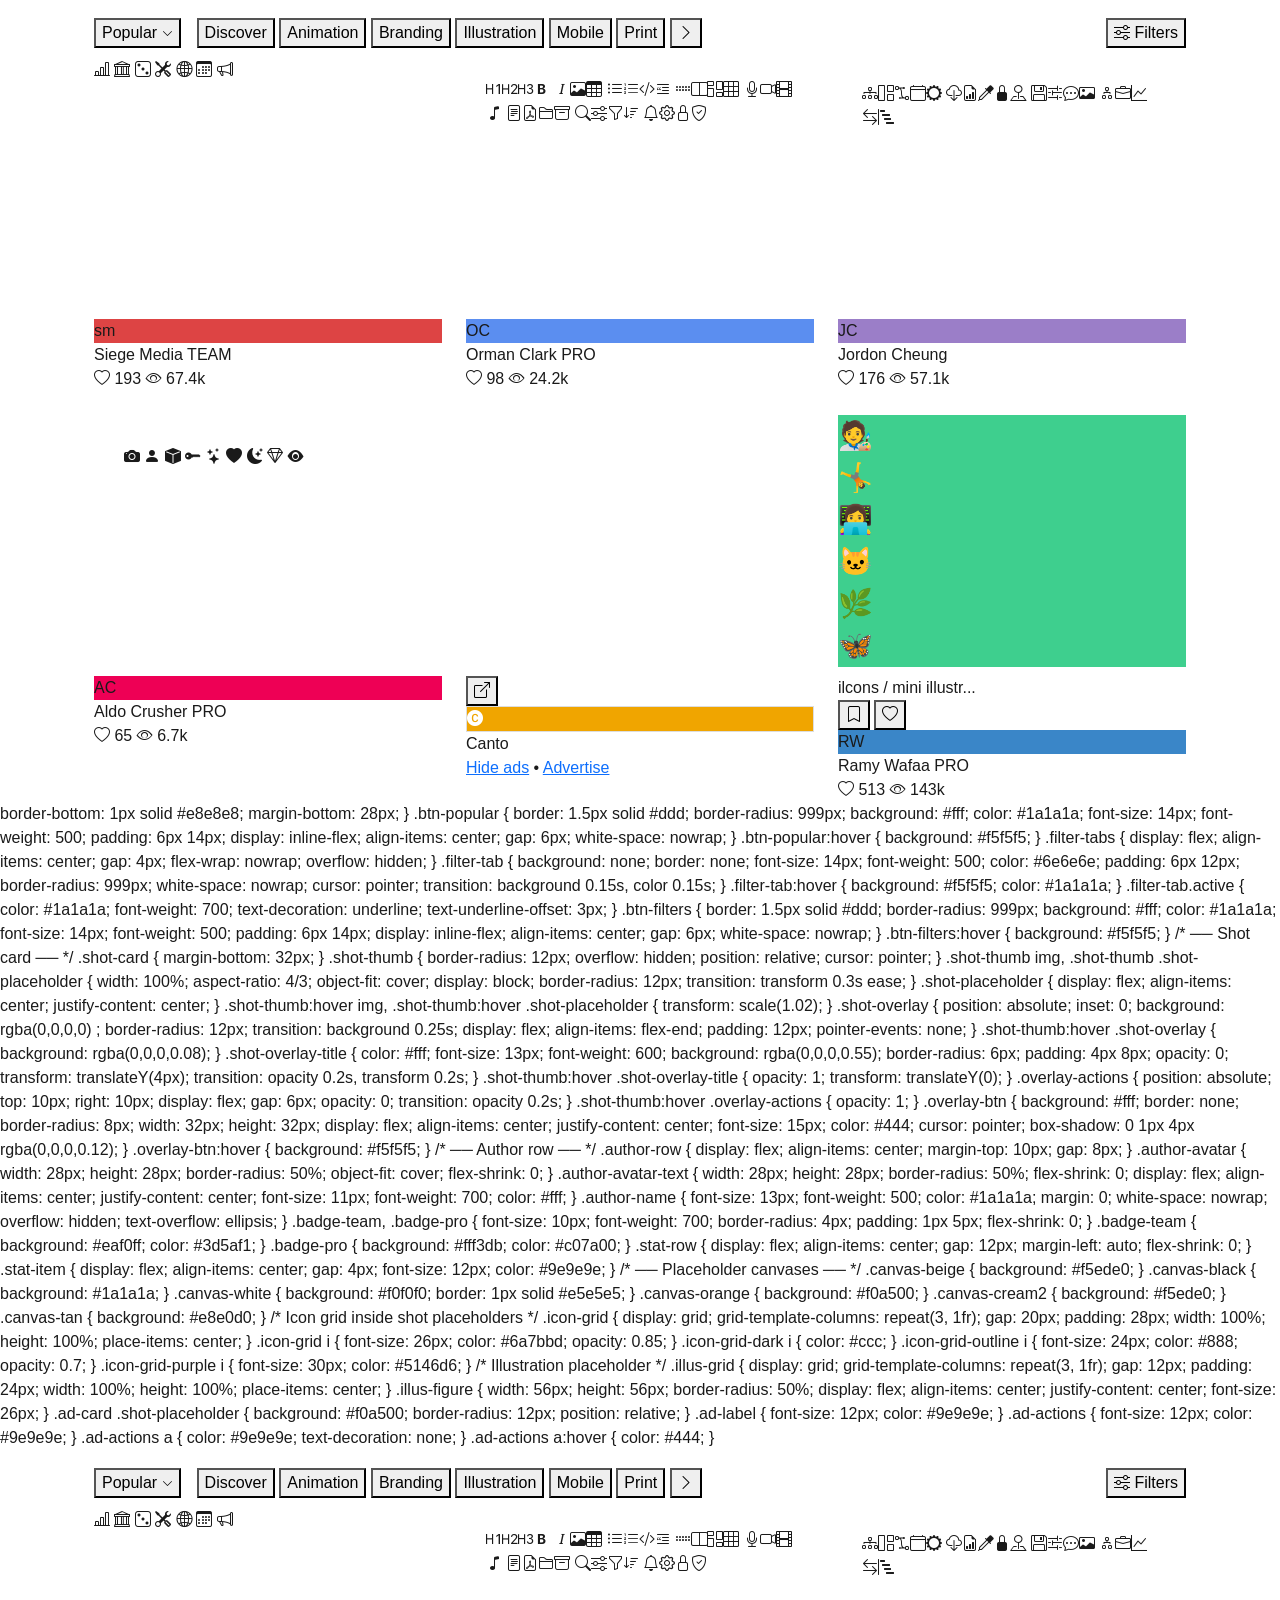
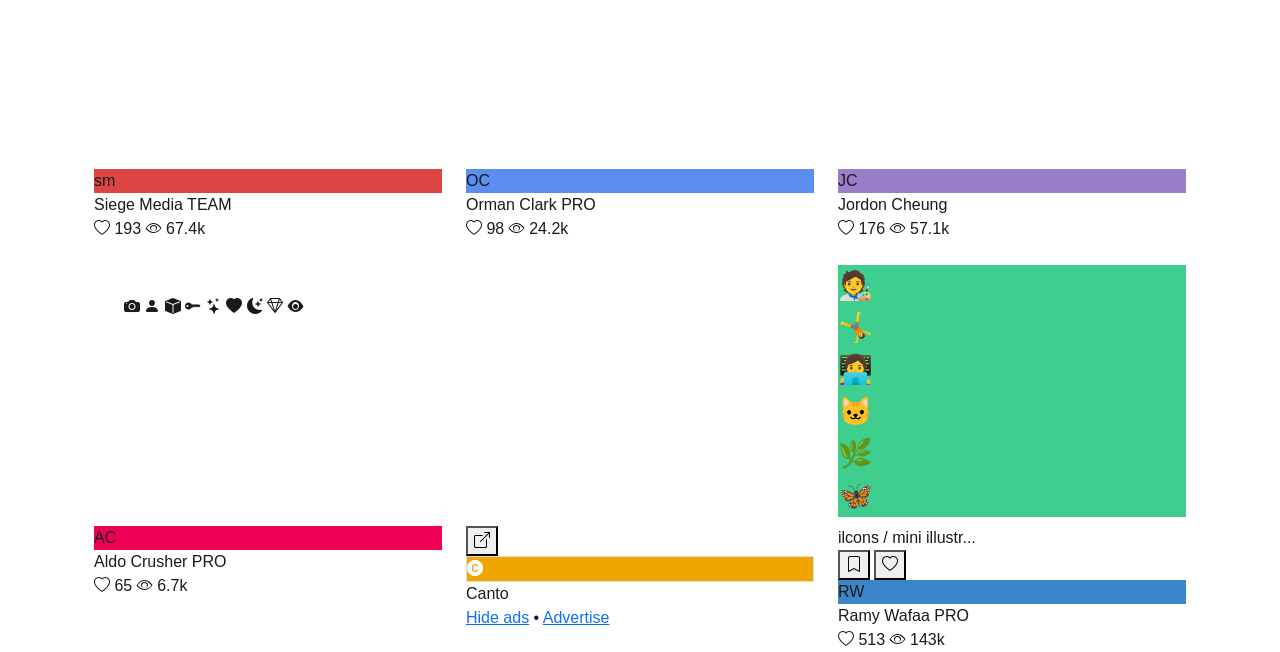
==== dribble.html @ 7378fc40 "replace" ====
<!DOCTYPE html>
<html lang="en">
<head>
  <meta charset="UTF-8">
  <meta name="viewport" content="width=device-width, initial-scale=1">
  <title>Dribbble – Search: landing page</title>
  <link rel="stylesheet" href="https://cdn.jsdelivr.net/npm/bootstrap@5.3.3/dist/css/bootstrap.min.css">
  <link rel="stylesheet" href="https://cdn.jsdelivr.net/npm/bootstrap-icons@1.11.3/font/bootstrap-icons.min.css">
  <style>
    body {
      background: #fff;
      color: #1a1a1a;
      font-family: "Haas Grot Text", "Helvetica Neue", Helvetica, Arial, sans-serif;
    }

    /* ── Filter bar ── */
    .filter-bar {
      padding: 18px 0 10px;<!DOCTYPE html>
<html lang="en">
<head>
  <meta charset="UTF-8">
  <meta name="viewport" content="width=device-width, initial-scale=1">
  <title>Dribbble – Search: landing page</title>
  <link rel="stylesheet" href="https://cdn.jsdelivr.net/npm/bootstrap@5.3.3/dist/css/bootstrap.min.css">
  <link rel="stylesheet" href="https://cdn.jsdelivr.net/npm/bootstrap-icons@1.11.3/font/bootstrap-icons.min.css">
  <style>
    body {
      background: #fff;
      color: #1a1a1a;
      font-family: "Haas Grot Text", "Helvetica Neue", Helvetica, Arial, sans-serif;
    }

    /* ── Filter bar ── */
    .filter-bar {
      padding: 18px 0 10px;
      border-bottom: 1px solid #e8e8e8;
      margin-bottom: 28px;
    }

    .btn-popular {
      border: 1.5px solid #ddd;
      border-radius: 999px;
      background: #fff;
      color: #1a1a1a;
      font-size: 14px;
      font-weight: 500;
      padding: 6px 14px;
      display: inline-flex;
      align-items: center;
      gap: 6px;
      white-space: nowrap;
    }

    .btn-popular:hover { background: #f5f5f5; }

    .filter-tabs {
      display: flex;
      align-items: center;
      gap: 4px;
      flex-wrap: nowrap;
      overflow: hidden;
    }

    .filter-tab {
      background: none;
      border: none;
      font-size: 14px;
      font-weight: 500;
      color: #6e6e6e;
      padding: 6px 12px;
      border-radius: 999px;
      white-space: nowrap;
      cursor: pointer;
      transition: background 0.15s, color 0.15s;
    }

    .filter-tab:hover { background: #f5f5f5; color: #1a1a1a; }

    .filter-tab.active {
      color: #1a1a1a;
      font-weight: 700;
      text-decoration: underline;
      text-underline-offset: 3px;
    }

    .btn-filters {
      border: 1.5px solid #ddd;
      border-radius: 999px;
      background: #fff;
      color: #1a1a1a;
      font-size: 14px;
      font-weight: 500;
      padding: 6px 14px;
      display: inline-flex;
      align-items: center;
      gap: 6px;
      white-space: nowrap;
    }

    .btn-filters:hover { background: #f5f5f5; }

    /* ── Shot card ── */
    .shot-card {
      margin-bottom: 32px;
    }

    .shot-thumb {
      border-radius: 12px;
      overflow: hidden;
      position: relative;
      cursor: pointer;
    }

    .shot-thumb img,
    .shot-thumb .shot-placeholder {
      width: 100%;
      aspect-ratio: 4/3;
      object-fit: cover;
      display: block;
      border-radius: 12px;
      transition: transform 0.3s ease;
    }

    .shot-placeholder {
      display: flex;
      align-items: center;
      justify-content: center;
    }

    .shot-thumb:hover img,
    .shot-thumb:hover .shot-placeholder {
      transform: scale(1.02);
    }

    .shot-overlay {
      position: absolute;
      inset: 0;
      background: rgba(0,0,0,0) ;
      border-radius: 12px;
      transition: background 0.25s;
      display: flex;
      align-items: flex-end;
      padding: 12px;
      pointer-events: none;
    }

    .shot-thumb:hover .shot-overlay {
      background: rgba(0,0,0,0.08);
    }

    .shot-overlay-title {
      color: #fff;
      font-size: 13px;
      font-weight: 600;
      background: rgba(0,0,0,0.55);
      border-radius: 6px;
      padding: 4px 8px;
      opacity: 0;
      transform: translateY(4px);
      transition: opacity 0.2s, transform 0.2s;
    }

    .shot-thumb:hover .shot-overlay-title {
      opacity: 1;
      transform: translateY(0);
    }

    .overlay-actions {
      position: absolute;
      top: 10px;
      right: 10px;
      display: flex;
      gap: 6px;
      opacity: 0;
      transition: opacity 0.2s;
    }

    .shot-thumb:hover .overlay-actions { opacity: 1; }

    .overlay-btn {
      background: #fff;
      border: none;
      border-radius: 8px;
      width: 32px;
      height: 32px;
      display: flex;
      align-items: center;
      justify-content: center;
      font-size: 15px;
      color: #444;
      cursor: pointer;
      box-shadow: 0 1px 4px rgba(0,0,0,0.12);
    }

    .overlay-btn:hover { background: #f5f5f5; }

    /* ── Author row ── */
    .author-row {
      display: flex;
      align-items: center;
      margin-top: 10px;
      gap: 8px;
    }

    .author-avatar {
      width: 28px;
      height: 28px;
      border-radius: 50%;
      object-fit: cover;
      flex-shrink: 0;
    }

    .author-avatar-text {
      width: 28px;
      height: 28px;
      border-radius: 50%;
      flex-shrink: 0;
      display: flex;
      align-items: center;
      justify-content: center;
      font-size: 11px;
      font-weight: 700;
      color: #fff;
    }

    .author-name {
      font-size: 13px;
      font-weight: 500;
      color: #1a1a1a;
      margin: 0;
      white-space: nowrap;
      overflow: hidden;
      text-overflow: ellipsis;
    }

    .badge-team, .badge-pro {
      font-size: 10px;
      font-weight: 700;
      border-radius: 4px;
      padding: 1px 5px;
      flex-shrink: 0;
    }

    .badge-team {
      background: #eaf0ff;
      color: #3d5af1;
    }

    .badge-pro {
      background: #fff3db;
      color: #c07a00;
    }

    .stat-row {
      display: flex;
      align-items: center;
      gap: 12px;
      margin-left: auto;
      flex-shrink: 0;
    }

    .stat-item {
      display: flex;
      align-items: center;
      gap: 4px;
      font-size: 12px;
      color: #9e9e9e;
    }

    /* ── Placeholder canvases ── */
    .canvas-beige   { background: #f5ede0; }
    .canvas-black   { background: #1a1a1a; }
    .canvas-white   { background: #f0f0f0; border: 1px solid #e5e5e5; }
    .canvas-orange  { background: #f0a500; }
    .canvas-cream2  { background: #f5ede0; }
    .canvas-tan     { background: #e8e0d0; }

    /* Icon grid inside shot placeholders */
    .icon-grid {
      display: grid;
      grid-template-columns: repeat(3, 1fr);
      gap: 20px;
      padding: 28px;
      width: 100%;
      height: 100%;
      place-items: center;
    }

    .icon-grid i {
      font-size: 26px;
      color: #6a7bbd;
      opacity: 0.85;
    }

    .icon-grid-dark i { color: #ccc; }

    .icon-grid-outline i {
      font-size: 24px;
      color: #888;
      opacity: 0.7;
    }

    .icon-grid-purple i {
      font-size: 30px;
      color: #5146d6;
    }

    /* Illustration placeholder */
    .illus-grid {
      display: grid;
      grid-template-columns: repeat(3, 1fr);
      gap: 12px;
      padding: 24px;
      width: 100%;
      height: 100%;
      place-items: center;
    }

    .illus-figure {
      width: 56px;
      height: 56px;
      border-radius: 50%;
      display: flex;
      align-items: center;
      justify-content: center;
      font-size: 26px;
    }

    .ad-card .shot-placeholder {
      background: #f0a500;
      border-radius: 12px;
      position: relative;
    }

    .ad-label {
      font-size: 12px;
      color: #9e9e9e;
    }

    .ad-actions {
      font-size: 12px;
      color: #9e9e9e;
    }

    .ad-actions a { color: #9e9e9e; text-decoration: none; }
    .ad-actions a:hover { color: #444; }
  </style>
</head>
<body>

<div class="container-lg px-4">

  <!-- Filter bar -->
  <div class="filter-bar d-flex align-items-center gap-3">

    <button class="btn-popular">
      Popular <i class="bi bi-chevron-down" style="font-size:11px;"></i>
    </button>

    <div class="filter-tabs">
      <button class="filter-tab active">Discover</button>
      <button class="filter-tab">Animation</button>
      <button class="filter-tab">Branding</button>
      <button class="filter-tab">Illustration</button>
      <button class="filter-tab">Mobile</button>
      <button class="filter-tab">Print</button>
      <button class="filter-tab"><i class="bi bi-chevron-right"></i></button>
    </div>

    <button class="btn-filters ms-auto">
      <i class="bi bi-sliders"></i> Filters
    </button>

  </div>

  <!-- Shot grid -->
  <div class="row g-4">

    <!-- Card 1 – Siege Media (beige, business icons) -->
    <div class="col-12 col-md-4">
      <div class="shot-card">
        <div class="shot-thumb canvas-beige">
          <div class="shot-placeholder canvas-beige" style="aspect-ratio:4/3;">
            <div class="icon-grid">
              <i class="bi bi-bar-chart-line"></i>
              <i class="bi bi-bank"></i>
              <i class="bi bi-dice-3"></i>
              <i class="bi bi-bag-dollar"></i>
              <i class="bi bi-tools"></i>
              <i class="bi bi-globe2"></i>
              <i class="bi bi-handshake"></i>
              <i class="bi bi-calendar3"></i>
              <i class="bi bi-megaphone"></i>
            </div>
          </div>
          <div class="shot-overlay"></div>
        </div>
        <div class="author-row">
          <div class="author-avatar-text" style="background:#d44;">sm</div>
          <span class="author-name">Siege Media</span>
          <span class="badge-team">TEAM</span>
          <div class="stat-row">
            <span class="stat-item"><i class="bi bi-heart"></i> 193</span>
            <span class="stat-item"><i class="bi bi-eye"></i> 67.4k</span>
          </div>
        </div>
      </div>
    </div>

    <!-- Card 2 – Orman Clark (dark, dense icon set) -->
    <div class="col-12 col-md-4">
      <div class="shot-card">
        <div class="shot-thumb canvas-black">
          <div class="shot-placeholder canvas-black" style="aspect-ratio:4/3;">
            <div class="icon-grid icon-grid-dark" style="grid-template-columns: repeat(8,1fr); gap:10px; padding:20px;">
              <i class="bi bi-type-h1"></i><i class="bi bi-type-h2"></i><i class="bi bi-type-h3"></i><i class="bi bi-type-bold"></i>
              <i class="bi bi-type-italic"></i><i class="bi bi-link45deg"></i><i class="bi bi-image"></i><i class="bi bi-table"></i>
              <i class="bi bi-list-ul"></i><i class="bi bi-list-ol"></i><i class="bi bi-code-slash"></i><i class="bi bi-blockquote-left"></i>
              <i class="bi bi-grip-horizontal"></i><i class="bi bi-layout-split"></i><i class="bi bi-columns-gap"></i><i class="bi bi-grid-3x3"></i>
              <i class="bi bi-mic"></i><i class="bi bi-camera-video"></i><i class="bi bi-film"></i><i class="bi bi-music-note"></i>
              <i class="bi bi-file-text"></i><i class="bi bi-file-earmark-pdf"></i><i class="bi bi-folder2"></i><i class="bi bi-archive"></i>
              <i class="bi bi-search"></i><i class="bi bi-sliders"></i><i class="bi bi-funnel"></i><i class="bi bi-sort-down"></i>
              <i class="bi bi-bell"></i><i class="bi bi-gear"></i><i class="bi bi-lock"></i><i class="bi bi-shield-check"></i>
            </div>
          </div>
          <div class="shot-overlay"></div>
        </div>
        <div class="author-row">
          <div class="author-avatar-text" style="background:#5b8ef0;">OC</div>
          <span class="author-name">Orman Clark</span>
          <span class="badge-pro">PRO</span>
          <div class="stat-row">
            <span class="stat-item"><i class="bi bi-heart"></i> 98</span>
            <span class="stat-item"><i class="bi bi-eye"></i> 24.2k</span>
          </div>
        </div>
      </div>
    </div>

    <!-- Card 3 – Jordon Cheung (light, outline icons) -->
    <div class="col-12 col-md-4">
      <div class="shot-card">
        <div class="shot-thumb canvas-white">
          <div class="shot-placeholder canvas-white" style="aspect-ratio:4/3;">
            <div class="icon-grid icon-grid-outline" style="grid-template-columns:repeat(5,1fr); gap:14px; padding:24px;">
              <i class="bi bi-diagram-3"></i><i class="bi bi-grid-1x2"></i><i class="bi bi-bezier2"></i><i class="bi bi-calendar4"></i><i class="bi bi-gear-wide"></i>
              <i class="bi bi-cloud-download"></i><i class="bi bi-file-earmark-bar-graph"></i><i class="bi bi-eyedropper"></i><i class="bi bi-lock-fill"></i><i class="bi bi-pin-map"></i>
              <i class="bi bi-floppy"></i><i class="bi bi-sliders2"></i><i class="bi bi-shield-half"></i><i class="bi bi-chat-dots"></i><i class="bi bi-card-image"></i>
              <i class="bi bi-diagram-2"></i><i class="bi bi-briefcase"></i><i class="bi bi-graph-up"></i><i class="bi bi-arrow-left-right"></i><i class="bi bi-bar-chart-steps"></i>
            </div>
          </div>
          <div class="shot-overlay"></div>
        </div>
        <div class="author-row">
          <div class="author-avatar-text" style="background:#9b7ec8;">JC</div>
          <span class="author-name">Jordon Cheung</span>
          <div class="stat-row">
            <span class="stat-item"><i class="bi bi-heart"></i> 176</span>
            <span class="stat-item"><i class="bi bi-eye"></i> 57.1k</span>
          </div>
        </div>
      </div>
    </div>

    <!-- Card 4 – Aldo Crusher (beige, purple 3D icons) -->
    <div class="col-12 col-md-4">
      <div class="shot-card">
        <div class="shot-thumb canvas-beige">
          <div class="shot-placeholder canvas-beige" style="aspect-ratio:4/3;">
            <div class="icon-grid icon-grid-purple" style="grid-template-columns:repeat(3,1fr); gap:18px; padding:30px;">
              <i class="bi bi-camera-fill"></i>
              <i class="bi bi-person-fill"></i>
              <i class="bi bi-box-fill"></i>
              <i class="bi bi-key-fill"></i>
              <i class="bi bi-stars"></i>
              <i class="bi bi-heart-fill"></i>
              <i class="bi bi-moon-stars-fill"></i>
              <i class="bi bi-gem"></i>
              <i class="bi bi-eye-fill"></i>
            </div>
          </div>
          <div class="shot-overlay"></div>
        </div>
        <div class="author-row">
          <div class="author-avatar-text" style="background:#e05;">AC</div>
          <span class="author-name">Aldo Crusher</span>
          <span class="badge-pro">PRO</span>
          <div class="stat-row">
            <span class="stat-item"><i class="bi bi-heart"></i> 65</span>
            <span class="stat-item"><i class="bi bi-eye"></i> 6.7k</span>
          </div>
        </div>
      </div>
    </div>

    <!-- Card 5 – Canto (ad, orange) -->
    <div class="col-12 col-md-4">
      <div class="shot-card ad-card">
        <div class="shot-thumb" style="position:relative;">
          <div class="shot-placeholder canvas-orange" style="aspect-ratio:4/3; border-radius:12px;">
          </div>
          <div class="overlay-actions" style="opacity:1;">
            <button class="overlay-btn"><i class="bi bi-box-arrow-up-right"></i></button>
          </div>
        </div>
        <div class="author-row">
          <div class="author-avatar-text" style="background:#f0a500; border: 1.5px solid #ddd;">
            <i class="bi bi-c-circle-fill" style="color:#fff; font-size:16px;"></i>
          </div>
          <span class="author-name">Canto</span>
          <div class="stat-row">
            <span class="ad-actions">
              <a href="#">Hide ads</a> &bull; <a href="#">Advertise</a>
            </span>
          </div>
        </div>
      </div>
    </div>

    <!-- Card 6 – Ramy Wafaa (tan, green illustrations) -->
    <div class="col-12 col-md-4">
      <div class="shot-card">
        <div class="shot-thumb canvas-tan" style="position:relative;">
          <div class="shot-placeholder canvas-tan" style="aspect-ratio:4/3;">
            <div class="illus-grid">
              <div class="illus-figure" style="background:#3ecf8e; font-size:28px;">🧑‍🎨</div>
              <div class="illus-figure" style="background:#3ecf8e; font-size:28px;">🤸</div>
              <div class="illus-figure" style="background:#3ecf8e; font-size:28px;">👩‍💻</div>
              <div class="illus-figure" style="background:#3ecf8e; font-size:28px;">🐱</div>
              <div class="illus-figure" style="background:#3ecf8e; font-size:28px;">🌿</div>
              <div class="illus-figure" style="background:#3ecf8e; font-size:28px;">🦋</div>
            </div>
          </div>
          <div class="shot-overlay">
            <span class="shot-overlay-title">ilcons / mini illustr...</span>
          </div>
          <div class="overlay-actions">
            <button class="overlay-btn"><i class="bi bi-bookmark"></i></button>
            <button class="overlay-btn"><i class="bi bi-heart"></i></button>
          </div>
        </div>
        <div class="author-row">
          <div class="author-avatar-text" style="background:#3a86c8;">RW</div>
          <span class="author-name">Ramy Wafaa</span>
          <span class="badge-pro">PRO</span>
          <div class="stat-row">
            <span class="stat-item"><i class="bi bi-heart"></i> 513</span>
            <span class="stat-item"><i class="bi bi-eye"></i> 143k</span>
          </div>
        </div>
      </div>
    </div>

  </div><!-- /row -->
</div><!-- /container -->

<script src="https://cdn.jsdelivr.net/npm/bootstrap@5.3.3/dist/js/bootstrap.bundle.min.js"></script>
</body>
</html>
      border-bottom: 1px solid #e8e8e8;
      margin-bottom: 28px;
    }

    .btn-popular {
      border: 1.5px solid #ddd;
      border-radius: 999px;
      background: #fff;
      color: #1a1a1a;
      font-size: 14px;
      font-weight: 500;
      padding: 6px 14px;
      display: inline-flex;
      align-items: center;
      gap: 6px;
      white-space: nowrap;
    }

    .btn-popular:hover { background: #f5f5f5; }

    .filter-tabs {
      display: flex;
      align-items: center;
      gap: 4px;
      flex-wrap: nowrap;
      overflow: hidden;
    }

    .filter-tab {
      background: none;
      border: none;
      font-size: 14px;
      font-weight: 500;
      color: #6e6e6e;
      padding: 6px 12px;
      border-radius: 999px;
      white-space: nowrap;
      cursor: pointer;
      transition: background 0.15s, color 0.15s;
    }

    .filter-tab:hover { background: #f5f5f5; color: #1a1a1a; }

    .filter-tab.active {
      color: #1a1a1a;
      font-weight: 700;
      text-decoration: underline;
      text-underline-offset: 3px;
    }

    .btn-filters {
      border: 1.5px solid #ddd;
      border-radius: 999px;
      background: #fff;
      color: #1a1a1a;
      font-size: 14px;
      font-weight: 500;
      padding: 6px 14px;
      display: inline-flex;
      align-items: center;
      gap: 6px;
      white-space: nowrap;
    }

    .btn-filters:hover { background: #f5f5f5; }

    /* ── Shot card ── */
    .shot-card {
      margin-bottom: 32px;
    }

    .shot-thumb {
      border-radius: 12px;
      overflow: hidden;
      position: relative;
      cursor: pointer;
    }

    .shot-thumb img,
    .shot-thumb .shot-placeholder {
      width: 100%;
      aspect-ratio: 4/3;
      object-fit: cover;
      display: block;
      border-radius: 12px;
      transition: transform 0.3s ease;
    }

    .shot-placeholder {
      display: flex;
      align-items: center;
      justify-content: center;
    }

    .shot-thumb:hover img,
    .shot-thumb:hover .shot-placeholder {
      transform: scale(1.02);
    }

    .shot-overlay {
      position: absolute;
      inset: 0;
      background: rgba(0,0,0,0) ;
      border-radius: 12px;
      transition: background 0.25s;
      display: flex;
      align-items: flex-end;
      padding: 12px;
      pointer-events: none;
    }

    .shot-thumb:hover .shot-overlay {
      background: rgba(0,0,0,0.08);
    }

    .shot-overlay-title {
      color: #fff;
      font-size: 13px;
      font-weight: 600;
      background: rgba(0,0,0,0.55);
      border-radius: 6px;
      padding: 4px 8px;
      opacity: 0;
      transform: translateY(4px);
      transition: opacity 0.2s, transform 0.2s;
    }

    .shot-thumb:hover .shot-overlay-title {
      opacity: 1;
      transform: translateY(0);
    }

    .overlay-actions {
      position: absolute;
      top: 10px;
      right: 10px;
      display: flex;
      gap: 6px;
      opacity: 0;
      transition: opacity 0.2s;
    }

    .shot-thumb:hover .overlay-actions { opacity: 1; }

    .overlay-btn {
      background: #fff;
      border: none;
      border-radius: 8px;
      width: 32px;
      height: 32px;
      display: flex;
      align-items: center;
      justify-content: center;
      font-size: 15px;
      color: #444;
      cursor: pointer;
      box-shadow: 0 1px 4px rgba(0,0,0,0.12);
    }

    .overlay-btn:hover { background: #f5f5f5; }

    /* ── Author row ── */
    .author-row {
      display: flex;
      align-items: center;
      margin-top: 10px;
      gap: 8px;
    }

    .author-avatar {
      width: 28px;
      height: 28px;
      border-radius: 50%;
      object-fit: cover;
      flex-shrink: 0;
    }

    .author-avatar-text {
      width: 28px;
      height: 28px;
      border-radius: 50%;
      flex-shrink: 0;
      display: flex;
      align-items: center;
      justify-content: center;
      font-size: 11px;
      font-weight: 700;
      color: #fff;
    }

    .author-name {
      font-size: 13px;
      font-weight: 500;
      color: #1a1a1a;
      margin: 0;
      white-space: nowrap;
      overflow: hidden;
      text-overflow: ellipsis;
    }

    .badge-team, .badge-pro {
      font-size: 10px;
      font-weight: 700;
      border-radius: 4px;
      padding: 1px 5px;
      flex-shrink: 0;
    }

    .badge-team {
      background: #eaf0ff;
      color: #3d5af1;
    }

    .badge-pro {
      background: #fff3db;
      color: #c07a00;
    }

    .stat-row {
      display: flex;
      align-items: center;
      gap: 12px;
      margin-left: auto;
      flex-shrink: 0;
    }

    .stat-item {
      display: flex;
      align-items: center;
      gap: 4px;
      font-size: 12px;
      color: #9e9e9e;
    }

    /* ── Placeholder canvases ── */
    .canvas-beige   { background: #f5ede0; }
    .canvas-black   { background: #1a1a1a; }
    .canvas-white   { background: #f0f0f0; border: 1px solid #e5e5e5; }
    .canvas-orange  { background: #f0a500; }
    .canvas-cream2  { background: #f5ede0; }
    .canvas-tan     { background: #e8e0d0; }

    /* Icon grid inside shot placeholders */
    .icon-grid {
      display: grid;
      grid-template-columns: repeat(3, 1fr);
      gap: 20px;
      padding: 28px;
      width: 100%;
      height: 100%;
      place-items: center;
    }

    .icon-grid i {
      font-size: 26px;
      color: #6a7bbd;
      opacity: 0.85;
    }

    .icon-grid-dark i { color: #ccc; }

    .icon-grid-outline i {
      font-size: 24px;
      color: #888;
      opacity: 0.7;
    }

    .icon-grid-purple i {
      font-size: 30px;
      color: #5146d6;
    }

    /* Illustration placeholder */
    .illus-grid {
      display: grid;
      grid-template-columns: repeat(3, 1fr);
      gap: 12px;
      padding: 24px;
      width: 100%;
      height: 100%;
      place-items: center;
    }

    .illus-figure {
      width: 56px;
      height: 56px;
      border-radius: 50%;
      display: flex;
      align-items: center;
      justify-content: center;
      font-size: 26px;
    }

    .ad-card .shot-placeholder {
      background: #f0a500;
      border-radius: 12px;
      position: relative;
    }

    .ad-label {
      font-size: 12px;
      color: #9e9e9e;
    }

    .ad-actions {
      font-size: 12px;
      color: #9e9e9e;
    }

    .ad-actions a { color: #9e9e9e; text-decoration: none; }
    .ad-actions a:hover { color: #444; }
  </style>
</head>
<body>

<div class="container-lg px-4">

  <!-- Filter bar -->
  <div class="filter-bar d-flex align-items-center gap-3">

    <button class="btn-popular">
      Popular <i class="bi bi-chevron-down" style="font-size:11px;"></i>
    </button>

    <div class="filter-tabs">
      <button class="filter-tab active">Discover</button>
      <button class="filter-tab">Animation</button>
      <button class="filter-tab">Branding</button>
      <button class="filter-tab">Illustration</button>
      <button class="filter-tab">Mobile</button>
      <button class="filter-tab">Print</button>
      <button class="filter-tab"><i class="bi bi-chevron-right"></i></button>
    </div>

    <button class="btn-filters ms-auto">
      <i class="bi bi-sliders"></i> Filters
    </button>

  </div>

  <!-- Shot grid -->
  <div class="row g-4">

    <!-- Card 1 – Siege Media (beige, business icons) -->
    <div class="col-12 col-md-4">
      <div class="shot-card">
        <div class="shot-thumb canvas-beige">
          <div class="shot-placeholder canvas-beige" style="aspect-ratio:4/3;">
            <div class="icon-grid">
              <i class="bi bi-bar-chart-line"></i>
              <i class="bi bi-bank"></i>
              <i class="bi bi-dice-3"></i>
              <i class="bi bi-bag-dollar"></i>
              <i class="bi bi-tools"></i>
              <i class="bi bi-globe2"></i>
              <i class="bi bi-handshake"></i>
              <i class="bi bi-calendar3"></i>
              <i class="bi bi-megaphone"></i>
            </div>
          </div>
          <div class="shot-overlay"></div>
        </div>
        <div class="author-row">
          <div class="author-avatar-text" style="background:#d44;">sm</div>
          <span class="author-name">Siege Media</span>
          <span class="badge-team">TEAM</span>
          <div class="stat-row">
            <span class="stat-item"><i class="bi bi-heart"></i> 193</span>
            <span class="stat-item"><i class="bi bi-eye"></i> 67.4k</span>
          </div>
        </div>
      </div>
    </div>

    <!-- Card 2 – Orman Clark (dark, dense icon set) -->
    <div class="col-12 col-md-4">
      <div class="shot-card">
        <div class="shot-thumb canvas-black">
          <div class="shot-placeholder canvas-black" style="aspect-ratio:4/3;">
            <div class="icon-grid icon-grid-dark" style="grid-template-columns: repeat(8,1fr); gap:10px; padding:20px;">
              <i class="bi bi-type-h1"></i><i class="bi bi-type-h2"></i><i class="bi bi-type-h3"></i><i class="bi bi-type-bold"></i>
              <i class="bi bi-type-italic"></i><i class="bi bi-link45deg"></i><i class="bi bi-image"></i><i class="bi bi-table"></i>
              <i class="bi bi-list-ul"></i><i class="bi bi-list-ol"></i><i class="bi bi-code-slash"></i><i class="bi bi-blockquote-left"></i>
              <i class="bi bi-grip-horizontal"></i><i class="bi bi-layout-split"></i><i class="bi bi-columns-gap"></i><i class="bi bi-grid-3x3"></i>
              <i class="bi bi-mic"></i><i class="bi bi-camera-video"></i><i class="bi bi-film"></i><i class="bi bi-music-note"></i>
              <i class="bi bi-file-text"></i><i class="bi bi-file-earmark-pdf"></i><i class="bi bi-folder2"></i><i class="bi bi-archive"></i>
              <i class="bi bi-search"></i><i class="bi bi-sliders"></i><i class="bi bi-funnel"></i><i class="bi bi-sort-down"></i>
              <i class="bi bi-bell"></i><i class="bi bi-gear"></i><i class="bi bi-lock"></i><i class="bi bi-shield-check"></i>
            </div>
          </div>
          <div class="shot-overlay"></div>
        </div>
        <div class="author-row">
          <div class="author-avatar-text" style="background:#5b8ef0;">OC</div>
          <span class="author-name">Orman Clark</span>
          <span class="badge-pro">PRO</span>
          <div class="stat-row">
            <span class="stat-item"><i class="bi bi-heart"></i> 98</span>
            <span class="stat-item"><i class="bi bi-eye"></i> 24.2k</span>
          </div>
        </div>
      </div>
    </div>

    <!-- Card 3 – Jordon Cheung (light, outline icons) -->
    <div class="col-12 col-md-4">
      <div class="shot-card">
        <div class="shot-thumb canvas-white">
          <div class="shot-placeholder canvas-white" style="aspect-ratio:4/3;">
            <div class="icon-grid icon-grid-outline" style="grid-template-columns:repeat(5,1fr); gap:14px; padding:24px;">
              <i class="bi bi-diagram-3"></i><i class="bi bi-grid-1x2"></i><i class="bi bi-bezier2"></i><i class="bi bi-calendar4"></i><i class="bi bi-gear-wide"></i>
              <i class="bi bi-cloud-download"></i><i class="bi bi-file-earmark-bar-graph"></i><i class="bi bi-eyedropper"></i><i class="bi bi-lock-fill"></i><i class="bi bi-pin-map"></i>
              <i class="bi bi-floppy"></i><i class="bi bi-sliders2"></i><i class="bi bi-shield-half"></i><i class="bi bi-chat-dots"></i><i class="bi bi-card-image"></i>
              <i class="bi bi-diagram-2"></i><i class="bi bi-briefcase"></i><i class="bi bi-graph-up"></i><i class="bi bi-arrow-left-right"></i><i class="bi bi-bar-chart-steps"></i>
            </div>
          </div>
          <div class="shot-overlay"></div>
        </div>
        <div class="author-row">
          <div class="author-avatar-text" style="background:#9b7ec8;">JC</div>
          <span class="author-name">Jordon Cheung</span>
          <div class="stat-row">
            <span class="stat-item"><i class="bi bi-heart"></i> 176</span>
            <span class="stat-item"><i class="bi bi-eye"></i> 57.1k</span>
          </div>
        </div>
      </div>
    </div>

    <!-- Card 4 – Aldo Crusher (beige, purple 3D icons) -->
    <div class="col-12 col-md-4">
      <div class="shot-card">
        <div class="shot-thumb canvas-beige">
          <div class="shot-placeholder canvas-beige" style="aspect-ratio:4/3;">
            <div class="icon-grid icon-grid-purple" style="grid-template-columns:repeat(3,1fr); gap:18px; padding:30px;">
              <i class="bi bi-camera-fill"></i>
              <i class="bi bi-person-fill"></i>
              <i class="bi bi-box-fill"></i>
              <i class="bi bi-key-fill"></i>
              <i class="bi bi-stars"></i>
              <i class="bi bi-heart-fill"></i>
              <i class="bi bi-moon-stars-fill"></i>
              <i class="bi bi-gem"></i>
              <i class="bi bi-eye-fill"></i>
            </div>
          </div>
          <div class="shot-overlay"></div>
        </div>
        <div class="author-row">
          <div class="author-avatar-text" style="background:#e05;">AC</div>
          <span class="author-name">Aldo Crusher</span>
          <span class="badge-pro">PRO</span>
          <div class="stat-row">
            <span class="stat-item"><i class="bi bi-heart"></i> 65</span>
            <span class="stat-item"><i class="bi bi-eye"></i> 6.7k</span>
          </div>
        </div>
      </div>
    </div>

    <!-- Card 5 – Canto (ad, orange) -->
    <div class="col-12 col-md-4">
      <div class="shot-card ad-card">
        <div class="shot-thumb" style="position:relative;">
          <div class="shot-placeholder canvas-orange" style="aspect-ratio:4/3; border-radius:12px;">
          </div>
          <div class="overlay-actions" style="opacity:1;">
            <button class="overlay-btn"><i class="bi bi-box-arrow-up-right"></i></button>
          </div>
        </div>
        <div class="author-row">
          <div class="author-avatar-text" style="background:#f0a500; border: 1.5px solid #ddd;">
            <i class="bi bi-c-circle-fill" style="color:#fff; font-size:16px;"></i>
          </div>
          <span class="author-name">Canto</span>
          <div class="stat-row">
            <span class="ad-actions">
              <a href="#">Hide ads</a> &bull; <a href="#">Advertise</a>
            </span>
          </div>
        </div>
      </div>
    </div>

    <!-- Card 6 – Ramy Wafaa (tan, green illustrations) -->
    <div class="col-12 col-md-4">
      <div class="shot-card">
        <div class="shot-thumb canvas-tan" style="position:relative;">
          <div class="shot-placeholder canvas-tan" style="aspect-ratio:4/3;">
            <div class="illus-grid">
              <div class="illus-figure" style="background:#3ecf8e; font-size:28px;">🧑‍🎨</div>
              <div class="illus-figure" style="background:#3ecf8e; font-size:28px;">🤸</div>
              <div class="illus-figure" style="background:#3ecf8e; font-size:28px;">👩‍💻</div>
              <div class="illus-figure" style="background:#3ecf8e; font-size:28px;">🐱</div>
              <div class="illus-figure" style="background:#3ecf8e; font-size:28px;">🌿</div>
              <div class="illus-figure" style="background:#3ecf8e; font-size:28px;">🦋</div>
            </div>
          </div>
          <div class="shot-overlay">
            <span class="shot-overlay-title">ilcons / mini illustr...</span>
          </div>
          <div class="overlay-actions">
            <button class="overlay-btn"><i class="bi bi-bookmark"></i></button>
            <button class="overlay-btn"><i class="bi bi-heart"></i></button>
          </div>
        </div>
        <div class="author-row">
          <div class="author-avatar-text" style="background:#3a86c8;">RW</div>
          <span class="author-name">Ramy Wafaa</span>
          <span class="badge-pro">PRO</span>
          <div class="stat-row">
            <span class="stat-item"><i class="bi bi-heart"></i> 513</span>
            <span class="stat-item"><i class="bi bi-eye"></i> 143k</span>
          </div>
        </div>
      </div>
    </div>

  </div><!-- /row -->
</div><!-- /container -->

<script src="https://cdn.jsdelivr.net/npm/bootstrap@5.3.3/dist/js/bootstrap.bundle.min.js"></script>
</body>
</html>
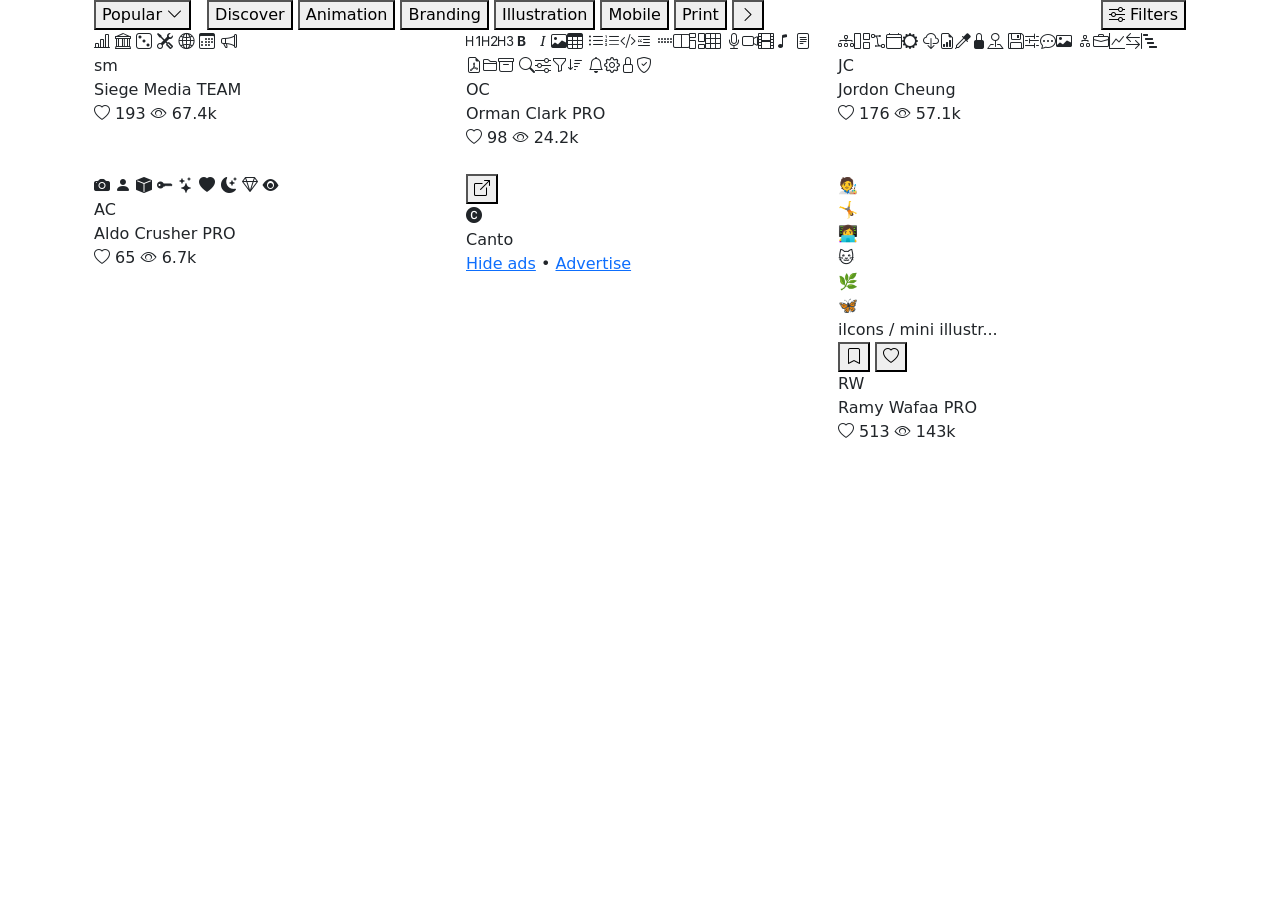
==== commit 74b8bad8: "update" ====
--- a/dribble.html
+++ b/dribble.html
@@ -6,345 +6,7 @@
   <title>Dribbble – Search: landing page</title>
   <link rel="stylesheet" href="https://cdn.jsdelivr.net/npm/bootstrap@5.3.3/dist/css/bootstrap.min.css">
   <link rel="stylesheet" href="https://cdn.jsdelivr.net/npm/bootstrap-icons@1.11.3/font/bootstrap-icons.min.css">
-  <style>
-    body {
-      background: #fff;
-      color: #1a1a1a;
-      font-family: "Haas Grot Text", "Helvetica Neue", Helvetica, Arial, sans-serif;
-    }
-
-    /* ── Filter bar ── */
-    .filter-bar {
-      padding: 18px 0 10px;<!DOCTYPE html>
-<html lang="en">
-<head>
-  <meta charset="UTF-8">
-  <meta name="viewport" content="width=device-width, initial-scale=1">
-  <title>Dribbble – Search: landing page</title>
-  <link rel="stylesheet" href="https://cdn.jsdelivr.net/npm/bootstrap@5.3.3/dist/css/bootstrap.min.css">
-  <link rel="stylesheet" href="https://cdn.jsdelivr.net/npm/bootstrap-icons@1.11.3/font/bootstrap-icons.min.css">
-  <style>
-    body {
-      background: #fff;
-      color: #1a1a1a;
-      font-family: "Haas Grot Text", "Helvetica Neue", Helvetica, Arial, sans-serif;
-    }
-
-    /* ── Filter bar ── */
-    .filter-bar {
-      padding: 18px 0 10px;
-      border-bottom: 1px solid #e8e8e8;
-      margin-bottom: 28px;
-    }
-
-    .btn-popular {
-      border: 1.5px solid #ddd;
-      border-radius: 999px;
-      background: #fff;
-      color: #1a1a1a;
-      font-size: 14px;
-      font-weight: 500;
-      padding: 6px 14px;
-      display: inline-flex;
-      align-items: center;
-      gap: 6px;
-      white-space: nowrap;
-    }
-
-    .btn-popular:hover { background: #f5f5f5; }
-
-    .filter-tabs {
-      display: flex;
-      align-items: center;
-      gap: 4px;
-      flex-wrap: nowrap;
-      overflow: hidden;
-    }
-
-    .filter-tab {
-      background: none;
-      border: none;
-      font-size: 14px;
-      font-weight: 500;
-      color: #6e6e6e;
-      padding: 6px 12px;
-      border-radius: 999px;
-      white-space: nowrap;
-      cursor: pointer;
-      transition: background 0.15s, color 0.15s;
-    }
-
-    .filter-tab:hover { background: #f5f5f5; color: #1a1a1a; }
-
-    .filter-tab.active {
-      color: #1a1a1a;
-      font-weight: 700;
-      text-decoration: underline;
-      text-underline-offset: 3px;
-    }
-
-    .btn-filters {
-      border: 1.5px solid #ddd;
-      border-radius: 999px;
-      background: #fff;
-      color: #1a1a1a;
-      font-size: 14px;
-      font-weight: 500;
-      padding: 6px 14px;
-      display: inline-flex;
-      align-items: center;
-      gap: 6px;
-      white-space: nowrap;
-    }
-
-    .btn-filters:hover { background: #f5f5f5; }
-
-    /* ── Shot card ── */
-    .shot-card {
-      margin-bottom: 32px;
-    }
-
-    .shot-thumb {
-      border-radius: 12px;
-      overflow: hidden;
-      position: relative;
-      cursor: pointer;
-    }
-
-    .shot-thumb img,
-    .shot-thumb .shot-placeholder {
-      width: 100%;
-      aspect-ratio: 4/3;
-      object-fit: cover;
-      display: block;
-      border-radius: 12px;
-      transition: transform 0.3s ease;
-    }
-
-    .shot-placeholder {
-      display: flex;
-      align-items: center;
-      justify-content: center;
-    }
-
-    .shot-thumb:hover img,
-    .shot-thumb:hover .shot-placeholder {
-      transform: scale(1.02);
-    }
-
-    .shot-overlay {
-      position: absolute;
-      inset: 0;
-      background: rgba(0,0,0,0) ;
-      border-radius: 12px;
-      transition: background 0.25s;
-      display: flex;
-      align-items: flex-end;
-      padding: 12px;
-      pointer-events: none;
-    }
-
-    .shot-thumb:hover .shot-overlay {
-      background: rgba(0,0,0,0.08);
-    }
-
-    .shot-overlay-title {
-      color: #fff;
-      font-size: 13px;
-      font-weight: 600;
-      background: rgba(0,0,0,0.55);
-      border-radius: 6px;
-      padding: 4px 8px;
-      opacity: 0;
-      transform: translateY(4px);
-      transition: opacity 0.2s, transform 0.2s;
-    }
-
-    .shot-thumb:hover .shot-overlay-title {
-      opacity: 1;
-      transform: translateY(0);
-    }
-
-    .overlay-actions {
-      position: absolute;
-      top: 10px;
-      right: 10px;
-      display: flex;
-      gap: 6px;
-      opacity: 0;
-      transition: opacity 0.2s;
-    }
-
-    .shot-thumb:hover .overlay-actions { opacity: 1; }
-
-    .overlay-btn {
-      background: #fff;
-      border: none;
-      border-radius: 8px;
-      width: 32px;
-      height: 32px;
-      display: flex;
-      align-items: center;
-      justify-content: center;
-      font-size: 15px;
-      color: #444;
-      cursor: pointer;
-      box-shadow: 0 1px 4px rgba(0,0,0,0.12);
-    }
-
-    .overlay-btn:hover { background: #f5f5f5; }
-
-    /* ── Author row ── */
-    .author-row {
-      display: flex;
-      align-items: center;
-      margin-top: 10px;
-      gap: 8px;
-    }
-
-    .author-avatar {
-      width: 28px;
-      height: 28px;
-      border-radius: 50%;
-      object-fit: cover;
-      flex-shrink: 0;
-    }
-
-    .author-avatar-text {
-      width: 28px;
-      height: 28px;
-      border-radius: 50%;
-      flex-shrink: 0;
-      display: flex;
-      align-items: center;
-      justify-content: center;
-      font-size: 11px;
-      font-weight: 700;
-      color: #fff;
-    }
-
-    .author-name {
-      font-size: 13px;
-      font-weight: 500;
-      color: #1a1a1a;
-      margin: 0;
-      white-space: nowrap;
-      overflow: hidden;
-      text-overflow: ellipsis;
-    }
-
-    .badge-team, .badge-pro {
-      font-size: 10px;
-      font-weight: 700;
-      border-radius: 4px;
-      padding: 1px 5px;
-      flex-shrink: 0;
-    }
-
-    .badge-team {
-      background: #eaf0ff;
-      color: #3d5af1;
-    }
-
-    .badge-pro {
-      background: #fff3db;
-      color: #c07a00;
-    }
-
-    .stat-row {
-      display: flex;
-      align-items: center;
-      gap: 12px;
-      margin-left: auto;
-      flex-shrink: 0;
-    }
-
-    .stat-item {
-      display: flex;
-      align-items: center;
-      gap: 4px;
-      font-size: 12px;
-      color: #9e9e9e;
-    }
-
-    /* ── Placeholder canvases ── */
-    .canvas-beige   { background: #f5ede0; }
-    .canvas-black   { background: #1a1a1a; }
-    .canvas-white   { background: #f0f0f0; border: 1px solid #e5e5e5; }
-    .canvas-orange  { background: #f0a500; }
-    .canvas-cream2  { background: #f5ede0; }
-    .canvas-tan     { background: #e8e0d0; }
-
-    /* Icon grid inside shot placeholders */
-    .icon-grid {
-      display: grid;
-      grid-template-columns: repeat(3, 1fr);
-      gap: 20px;
-      padding: 28px;
-      width: 100%;
-      height: 100%;
-      place-items: center;
-    }
-
-    .icon-grid i {
-      font-size: 26px;
-      color: #6a7bbd;
-      opacity: 0.85;
-    }
-
-    .icon-grid-dark i { color: #ccc; }
-
-    .icon-grid-outline i {
-      font-size: 24px;
-      color: #888;
-      opacity: 0.7;
-    }
-
-    .icon-grid-purple i {
-      font-size: 30px;
-      color: #5146d6;
-    }
-
-    /* Illustration placeholder */
-    .illus-grid {
-      display: grid;
-      grid-template-columns: repeat(3, 1fr);
-      gap: 12px;
-      padding: 24px;
-      width: 100%;
-      height: 100%;
-      place-items: center;
-    }
-
-    .illus-figure {
-      width: 56px;
-      height: 56px;
-      border-radius: 50%;
-      display: flex;
-      align-items: center;
-      justify-content: center;
-      font-size: 26px;
-    }
-
-    .ad-card .shot-placeholder {
-      background: #f0a500;
-      border-radius: 12px;
-      position: relative;
-    }
-
-    .ad-label {
-      font-size: 12px;
-      color: #9e9e9e;
-    }
-
-    .ad-actions {
-      font-size: 12px;
-      color: #9e9e9e;
-    }
-
-    .ad-actions a { color: #9e9e9e; text-decoration: none; }
-    .ad-actions a:hover { color: #444; }
-  </style>
+  <link rel="stylesheet" href="screen.css">
 </head>
 <body>
 
@@ -354,7 +16,7 @@
   <div class="filter-bar d-flex align-items-center gap-3">
 
     <button class="btn-popular">
-      Popular <i class="bi bi-chevron-down" style="font-size:11px;"></i>
+      Popular <i class="bi bi-chevron-down"></i>
     </button>
 
     <div class="filter-tabs">
@@ -380,7 +42,7 @@
     <div class="col-12 col-md-4">
       <div class="shot-card">
         <div class="shot-thumb canvas-beige">
-          <div class="shot-placeholder canvas-beige" style="aspect-ratio:4/3;">
+          <div class="shot-placeholder canvas-beige">
             <div class="icon-grid">
               <i class="bi bi-bar-chart-line"></i>
               <i class="bi bi-bank"></i>
@@ -396,7 +58,7 @@
           <div class="shot-overlay"></div>
         </div>
         <div class="author-row">
-          <div class="author-avatar-text" style="background:#d44;">sm</div>
+          <div class="author-avatar-text avatar-siege">sm</div>
           <span class="author-name">Siege Media</span>
           <span class="badge-team">TEAM</span>
           <div class="stat-row">
@@ -411,22 +73,20 @@
     <div class="col-12 col-md-4">
       <div class="shot-card">
         <div class="shot-thumb canvas-black">
-          <div class="shot-placeholder canvas-black" style="aspect-ratio:4/3;">
-            <div class="icon-grid icon-grid-dark" style="grid-template-columns: repeat(8,1fr); gap:10px; padding:20px;">
-              <i class="bi bi-type-h1"></i><i class="bi bi-type-h2"></i><i class="bi bi-type-h3"></i><i class="bi bi-type-bold"></i>
-              <i class="bi bi-type-italic"></i><i class="bi bi-link45deg"></i><i class="bi bi-image"></i><i class="bi bi-table"></i>
-              <i class="bi bi-list-ul"></i><i class="bi bi-list-ol"></i><i class="bi bi-code-slash"></i><i class="bi bi-blockquote-left"></i>
-              <i class="bi bi-grip-horizontal"></i><i class="bi bi-layout-split"></i><i class="bi bi-columns-gap"></i><i class="bi bi-grid-3x3"></i>
-              <i class="bi bi-mic"></i><i class="bi bi-camera-video"></i><i class="bi bi-film"></i><i class="bi bi-music-note"></i>
-              <i class="bi bi-file-text"></i><i class="bi bi-file-earmark-pdf"></i><i class="bi bi-folder2"></i><i class="bi bi-archive"></i>
-              <i class="bi bi-search"></i><i class="bi bi-sliders"></i><i class="bi bi-funnel"></i><i class="bi bi-sort-down"></i>
-              <i class="bi bi-bell"></i><i class="bi bi-gear"></i><i class="bi bi-lock"></i><i class="bi bi-shield-check"></i>
-            </div>
-          </div>
-          <div class="shot-overlay"></div>
-        </div>
-        <div class="author-row">
-          <div class="author-avatar-text" style="background:#5b8ef0;">OC</div>
+          <div class="shot-placeholder canvas-black icon-grid icon-grid-dark icon-grid-8col">
+            <i class="bi bi-type-h1"></i><i class="bi bi-type-h2"></i><i class="bi bi-type-h3"></i><i class="bi bi-type-bold"></i>
+            <i class="bi bi-type-italic"></i><i class="bi bi-link45deg"></i><i class="bi bi-image"></i><i class="bi bi-table"></i>
+            <i class="bi bi-list-ul"></i><i class="bi bi-list-ol"></i><i class="bi bi-code-slash"></i><i class="bi bi-blockquote-left"></i>
+            <i class="bi bi-grip-horizontal"></i><i class="bi bi-layout-split"></i><i class="bi bi-columns-gap"></i><i class="bi bi-grid-3x3"></i>
+            <i class="bi bi-mic"></i><i class="bi bi-camera-video"></i><i class="bi bi-film"></i><i class="bi bi-music-note"></i>
+            <i class="bi bi-file-text"></i><i class="bi bi-file-earmark-pdf"></i><i class="bi bi-folder2"></i><i class="bi bi-archive"></i>
+            <i class="bi bi-search"></i><i class="bi bi-sliders"></i><i class="bi bi-funnel"></i><i class="bi bi-sort-down"></i>
+            <i class="bi bi-bell"></i><i class="bi bi-gear"></i><i class="bi bi-lock"></i><i class="bi bi-shield-check"></i>
+          </div>
+          <div class="shot-overlay"></div>
+        </div>
+        <div class="author-row">
+          <div class="author-avatar-text avatar-orman">OC</div>
           <span class="author-name">Orman Clark</span>
           <span class="badge-pro">PRO</span>
           <div class="stat-row">
@@ -441,18 +101,16 @@
     <div class="col-12 col-md-4">
       <div class="shot-card">
         <div class="shot-thumb canvas-white">
-          <div class="shot-placeholder canvas-white" style="aspect-ratio:4/3;">
-            <div class="icon-grid icon-grid-outline" style="grid-template-columns:repeat(5,1fr); gap:14px; padding:24px;">
-              <i class="bi bi-diagram-3"></i><i class="bi bi-grid-1x2"></i><i class="bi bi-bezier2"></i><i class="bi bi-calendar4"></i><i class="bi bi-gear-wide"></i>
-              <i class="bi bi-cloud-download"></i><i class="bi bi-file-earmark-bar-graph"></i><i class="bi bi-eyedropper"></i><i class="bi bi-lock-fill"></i><i class="bi bi-pin-map"></i>
-              <i class="bi bi-floppy"></i><i class="bi bi-sliders2"></i><i class="bi bi-shield-half"></i><i class="bi bi-chat-dots"></i><i class="bi bi-card-image"></i>
-              <i class="bi bi-diagram-2"></i><i class="bi bi-briefcase"></i><i class="bi bi-graph-up"></i><i class="bi bi-arrow-left-right"></i><i class="bi bi-bar-chart-steps"></i>
-            </div>
-          </div>
-          <div class="shot-overlay"></div>
-        </div>
-        <div class="author-row">
-          <div class="author-avatar-text" style="background:#9b7ec8;">JC</div>
+          <div class="shot-placeholder canvas-white icon-grid icon-grid-outline icon-grid-5col">
+            <i class="bi bi-diagram-3"></i><i class="bi bi-grid-1x2"></i><i class="bi bi-bezier2"></i><i class="bi bi-calendar4"></i><i class="bi bi-gear-wide"></i>
+            <i class="bi bi-cloud-download"></i><i class="bi bi-file-earmark-bar-graph"></i><i class="bi bi-eyedropper"></i><i class="bi bi-lock-fill"></i><i class="bi bi-pin-map"></i>
+            <i class="bi bi-floppy"></i><i class="bi bi-sliders2"></i><i class="bi bi-shield-half"></i><i class="bi bi-chat-dots"></i><i class="bi bi-card-image"></i>
+            <i class="bi bi-diagram-2"></i><i class="bi bi-briefcase"></i><i class="bi bi-graph-up"></i><i class="bi bi-arrow-left-right"></i><i class="bi bi-bar-chart-steps"></i>
+          </div>
+          <div class="shot-overlay"></div>
+        </div>
+        <div class="author-row">
+          <div class="author-avatar-text avatar-jordon">JC</div>
           <span class="author-name">Jordon Cheung</span>
           <div class="stat-row">
             <span class="stat-item"><i class="bi bi-heart"></i> 176</span>
@@ -462,27 +120,25 @@
       </div>
     </div>
 
-    <!-- Card 4 – Aldo Crusher (beige, purple 3D icons) -->
+    <!-- Card 4 – Aldo Crusher (beige, purple filled icons) -->
     <div class="col-12 col-md-4">
       <div class="shot-card">
         <div class="shot-thumb canvas-beige">
-          <div class="shot-placeholder canvas-beige" style="aspect-ratio:4/3;">
-            <div class="icon-grid icon-grid-purple" style="grid-template-columns:repeat(3,1fr); gap:18px; padding:30px;">
-              <i class="bi bi-camera-fill"></i>
-              <i class="bi bi-person-fill"></i>
-              <i class="bi bi-box-fill"></i>
-              <i class="bi bi-key-fill"></i>
-              <i class="bi bi-stars"></i>
-              <i class="bi bi-heart-fill"></i>
-              <i class="bi bi-moon-stars-fill"></i>
-              <i class="bi bi-gem"></i>
-              <i class="bi bi-eye-fill"></i>
-            </div>
-          </div>
-          <div class="shot-overlay"></div>
-        </div>
-        <div class="author-row">
-          <div class="author-avatar-text" style="background:#e05;">AC</div>
+          <div class="shot-placeholder canvas-beige icon-grid icon-grid-purple icon-grid-3col-wide">
+            <i class="bi bi-camera-fill"></i>
+            <i class="bi bi-person-fill"></i>
+            <i class="bi bi-box-fill"></i>
+            <i class="bi bi-key-fill"></i>
+            <i class="bi bi-stars"></i>
+            <i class="bi bi-heart-fill"></i>
+            <i class="bi bi-moon-stars-fill"></i>
+            <i class="bi bi-gem"></i>
+            <i class="bi bi-eye-fill"></i>
+          </div>
+          <div class="shot-overlay"></div>
+        </div>
+        <div class="author-row">
+          <div class="author-avatar-text avatar-aldo">AC</div>
           <span class="author-name">Aldo Crusher</span>
           <span class="badge-pro">PRO</span>
           <div class="stat-row">
@@ -496,16 +152,15 @@
     <!-- Card 5 – Canto (ad, orange) -->
     <div class="col-12 col-md-4">
       <div class="shot-card ad-card">
-        <div class="shot-thumb" style="position:relative;">
-          <div class="shot-placeholder canvas-orange" style="aspect-ratio:4/3; border-radius:12px;">
-          </div>
-          <div class="overlay-actions" style="opacity:1;">
+        <div class="shot-thumb">
+          <div class="shot-placeholder canvas-orange"></div>
+          <div class="overlay-actions overlay-actions--visible">
             <button class="overlay-btn"><i class="bi bi-box-arrow-up-right"></i></button>
           </div>
         </div>
         <div class="author-row">
-          <div class="author-avatar-text" style="background:#f0a500; border: 1.5px solid #ddd;">
-            <i class="bi bi-c-circle-fill" style="color:#fff; font-size:16px;"></i>
+          <div class="author-avatar-text avatar-canto">
+            <i class="bi bi-c-circle-fill avatar-canto__icon"></i>
           </div>
           <span class="author-name">Canto</span>
           <div class="stat-row">
@@ -520,15 +175,15 @@
     <!-- Card 6 – Ramy Wafaa (tan, green illustrations) -->
     <div class="col-12 col-md-4">
       <div class="shot-card">
-        <div class="shot-thumb canvas-tan" style="position:relative;">
-          <div class="shot-placeholder canvas-tan" style="aspect-ratio:4/3;">
+        <div class="shot-thumb canvas-tan">
+          <div class="shot-placeholder canvas-tan">
             <div class="illus-grid">
-              <div class="illus-figure" style="background:#3ecf8e; font-size:28px;">🧑‍🎨</div>
-              <div class="illus-figure" style="background:#3ecf8e; font-size:28px;">🤸</div>
-              <div class="illus-figure" style="background:#3ecf8e; font-size:28px;">👩‍💻</div>
-              <div class="illus-figure" style="background:#3ecf8e; font-size:28px;">🐱</div>
-              <div class="illus-figure" style="background:#3ecf8e; font-size:28px;">🌿</div>
-              <div class="illus-figure" style="background:#3ecf8e; font-size:28px;">🦋</div>
+              <div class="illus-figure illus-figure--green">🧑‍🎨</div>
+              <div class="illus-figure illus-figure--green">🤸</div>
+              <div class="illus-figure illus-figure--green">👩‍💻</div>
+              <div class="illus-figure illus-figure--green">🐱</div>
+              <div class="illus-figure illus-figure--green">🌿</div>
+              <div class="illus-figure illus-figure--green">🦋</div>
             </div>
           </div>
           <div class="shot-overlay">
@@ -540,531 +195,7 @@
           </div>
         </div>
         <div class="author-row">
-          <div class="author-avatar-text" style="background:#3a86c8;">RW</div>
-          <span class="author-name">Ramy Wafaa</span>
-          <span class="badge-pro">PRO</span>
-          <div class="stat-row">
-            <span class="stat-item"><i class="bi bi-heart"></i> 513</span>
-            <span class="stat-item"><i class="bi bi-eye"></i> 143k</span>
-          </div>
-        </div>
-      </div>
-    </div>
-
-  </div><!-- /row -->
-</div><!-- /container -->
-
-<script src="https://cdn.jsdelivr.net/npm/bootstrap@5.3.3/dist/js/bootstrap.bundle.min.js"></script>
-</body>
-</html>
-      border-bottom: 1px solid #e8e8e8;
-      margin-bottom: 28px;
-    }
-
-    .btn-popular {
-      border: 1.5px solid #ddd;
-      border-radius: 999px;
-      background: #fff;
-      color: #1a1a1a;
-      font-size: 14px;
-      font-weight: 500;
-      padding: 6px 14px;
-      display: inline-flex;
-      align-items: center;
-      gap: 6px;
-      white-space: nowrap;
-    }
-
-    .btn-popular:hover { background: #f5f5f5; }
-
-    .filter-tabs {
-      display: flex;
-      align-items: center;
-      gap: 4px;
-      flex-wrap: nowrap;
-      overflow: hidden;
-    }
-
-    .filter-tab {
-      background: none;
-      border: none;
-      font-size: 14px;
-      font-weight: 500;
-      color: #6e6e6e;
-      padding: 6px 12px;
-      border-radius: 999px;
-      white-space: nowrap;
-      cursor: pointer;
-      transition: background 0.15s, color 0.15s;
-    }
-
-    .filter-tab:hover { background: #f5f5f5; color: #1a1a1a; }
-
-    .filter-tab.active {
-      color: #1a1a1a;
-      font-weight: 700;
-      text-decoration: underline;
-      text-underline-offset: 3px;
-    }
-
-    .btn-filters {
-      border: 1.5px solid #ddd;
-      border-radius: 999px;
-      background: #fff;
-      color: #1a1a1a;
-      font-size: 14px;
-      font-weight: 500;
-      padding: 6px 14px;
-      display: inline-flex;
-      align-items: center;
-      gap: 6px;
-      white-space: nowrap;
-    }
-
-    .btn-filters:hover { background: #f5f5f5; }
-
-    /* ── Shot card ── */
-    .shot-card {
-      margin-bottom: 32px;
-    }
-
-    .shot-thumb {
-      border-radius: 12px;
-      overflow: hidden;
-      position: relative;
-      cursor: pointer;
-    }
-
-    .shot-thumb img,
-    .shot-thumb .shot-placeholder {
-      width: 100%;
-      aspect-ratio: 4/3;
-      object-fit: cover;
-      display: block;
-      border-radius: 12px;
-      transition: transform 0.3s ease;
-    }
-
-    .shot-placeholder {
-      display: flex;
-      align-items: center;
-      justify-content: center;
-    }
-
-    .shot-thumb:hover img,
-    .shot-thumb:hover .shot-placeholder {
-      transform: scale(1.02);
-    }
-
-    .shot-overlay {
-      position: absolute;
-      inset: 0;
-      background: rgba(0,0,0,0) ;
-      border-radius: 12px;
-      transition: background 0.25s;
-      display: flex;
-      align-items: flex-end;
-      padding: 12px;
-      pointer-events: none;
-    }
-
-    .shot-thumb:hover .shot-overlay {
-      background: rgba(0,0,0,0.08);
-    }
-
-    .shot-overlay-title {
-      color: #fff;
-      font-size: 13px;
-      font-weight: 600;
-      background: rgba(0,0,0,0.55);
-      border-radius: 6px;
-      padding: 4px 8px;
-      opacity: 0;
-      transform: translateY(4px);
-      transition: opacity 0.2s, transform 0.2s;
-    }
-
-    .shot-thumb:hover .shot-overlay-title {
-      opacity: 1;
-      transform: translateY(0);
-    }
-
-    .overlay-actions {
-      position: absolute;
-      top: 10px;
-      right: 10px;
-      display: flex;
-      gap: 6px;
-      opacity: 0;
-      transition: opacity 0.2s;
-    }
-
-    .shot-thumb:hover .overlay-actions { opacity: 1; }
-
-    .overlay-btn {
-      background: #fff;
-      border: none;
-      border-radius: 8px;
-      width: 32px;
-      height: 32px;
-      display: flex;
-      align-items: center;
-      justify-content: center;
-      font-size: 15px;
-      color: #444;
-      cursor: pointer;
-      box-shadow: 0 1px 4px rgba(0,0,0,0.12);
-    }
-
-    .overlay-btn:hover { background: #f5f5f5; }
-
-    /* ── Author row ── */
-    .author-row {
-      display: flex;
-      align-items: center;
-      margin-top: 10px;
-      gap: 8px;
-    }
-
-    .author-avatar {
-      width: 28px;
-      height: 28px;
-      border-radius: 50%;
-      object-fit: cover;
-      flex-shrink: 0;
-    }
-
-    .author-avatar-text {
-      width: 28px;
-      height: 28px;
-      border-radius: 50%;
-      flex-shrink: 0;
-      display: flex;
-      align-items: center;
-      justify-content: center;
-      font-size: 11px;
-      font-weight: 700;
-      color: #fff;
-    }
-
-    .author-name {
-      font-size: 13px;
-      font-weight: 500;
-      color: #1a1a1a;
-      margin: 0;
-      white-space: nowrap;
-      overflow: hidden;
-      text-overflow: ellipsis;
-    }
-
-    .badge-team, .badge-pro {
-      font-size: 10px;
-      font-weight: 700;
-      border-radius: 4px;
-      padding: 1px 5px;
-      flex-shrink: 0;
-    }
-
-    .badge-team {
-      background: #eaf0ff;
-      color: #3d5af1;
-    }
-
-    .badge-pro {
-      background: #fff3db;
-      color: #c07a00;
-    }
-
-    .stat-row {
-      display: flex;
-      align-items: center;
-      gap: 12px;
-      margin-left: auto;
-      flex-shrink: 0;
-    }
-
-    .stat-item {
-      display: flex;
-      align-items: center;
-      gap: 4px;
-      font-size: 12px;
-      color: #9e9e9e;
-    }
-
-    /* ── Placeholder canvases ── */
-    .canvas-beige   { background: #f5ede0; }
-    .canvas-black   { background: #1a1a1a; }
-    .canvas-white   { background: #f0f0f0; border: 1px solid #e5e5e5; }
-    .canvas-orange  { background: #f0a500; }
-    .canvas-cream2  { background: #f5ede0; }
-    .canvas-tan     { background: #e8e0d0; }
-
-    /* Icon grid inside shot placeholders */
-    .icon-grid {
-      display: grid;
-      grid-template-columns: repeat(3, 1fr);
-      gap: 20px;
-      padding: 28px;
-      width: 100%;
-      height: 100%;
-      place-items: center;
-    }
-
-    .icon-grid i {
-      font-size: 26px;
-      color: #6a7bbd;
-      opacity: 0.85;
-    }
-
-    .icon-grid-dark i { color: #ccc; }
-
-    .icon-grid-outline i {
-      font-size: 24px;
-      color: #888;
-      opacity: 0.7;
-    }
-
-    .icon-grid-purple i {
-      font-size: 30px;
-      color: #5146d6;
-    }
-
-    /* Illustration placeholder */
-    .illus-grid {
-      display: grid;
-      grid-template-columns: repeat(3, 1fr);
-      gap: 12px;
-      padding: 24px;
-      width: 100%;
-      height: 100%;
-      place-items: center;
-    }
-
-    .illus-figure {
-      width: 56px;
-      height: 56px;
-      border-radius: 50%;
-      display: flex;
-      align-items: center;
-      justify-content: center;
-      font-size: 26px;
-    }
-
-    .ad-card .shot-placeholder {
-      background: #f0a500;
-      border-radius: 12px;
-      position: relative;
-    }
-
-    .ad-label {
-      font-size: 12px;
-      color: #9e9e9e;
-    }
-
-    .ad-actions {
-      font-size: 12px;
-      color: #9e9e9e;
-    }
-
-    .ad-actions a { color: #9e9e9e; text-decoration: none; }
-    .ad-actions a:hover { color: #444; }
-  </style>
-</head>
-<body>
-
-<div class="container-lg px-4">
-
-  <!-- Filter bar -->
-  <div class="filter-bar d-flex align-items-center gap-3">
-
-    <button class="btn-popular">
-      Popular <i class="bi bi-chevron-down" style="font-size:11px;"></i>
-    </button>
-
-    <div class="filter-tabs">
-      <button class="filter-tab active">Discover</button>
-      <button class="filter-tab">Animation</button>
-      <button class="filter-tab">Branding</button>
-      <button class="filter-tab">Illustration</button>
-      <button class="filter-tab">Mobile</button>
-      <button class="filter-tab">Print</button>
-      <button class="filter-tab"><i class="bi bi-chevron-right"></i></button>
-    </div>
-
-    <button class="btn-filters ms-auto">
-      <i class="bi bi-sliders"></i> Filters
-    </button>
-
-  </div>
-
-  <!-- Shot grid -->
-  <div class="row g-4">
-
-    <!-- Card 1 – Siege Media (beige, business icons) -->
-    <div class="col-12 col-md-4">
-      <div class="shot-card">
-        <div class="shot-thumb canvas-beige">
-          <div class="shot-placeholder canvas-beige" style="aspect-ratio:4/3;">
-            <div class="icon-grid">
-              <i class="bi bi-bar-chart-line"></i>
-              <i class="bi bi-bank"></i>
-              <i class="bi bi-dice-3"></i>
-              <i class="bi bi-bag-dollar"></i>
-              <i class="bi bi-tools"></i>
-              <i class="bi bi-globe2"></i>
-              <i class="bi bi-handshake"></i>
-              <i class="bi bi-calendar3"></i>
-              <i class="bi bi-megaphone"></i>
-            </div>
-          </div>
-          <div class="shot-overlay"></div>
-        </div>
-        <div class="author-row">
-          <div class="author-avatar-text" style="background:#d44;">sm</div>
-          <span class="author-name">Siege Media</span>
-          <span class="badge-team">TEAM</span>
-          <div class="stat-row">
-            <span class="stat-item"><i class="bi bi-heart"></i> 193</span>
-            <span class="stat-item"><i class="bi bi-eye"></i> 67.4k</span>
-          </div>
-        </div>
-      </div>
-    </div>
-
-    <!-- Card 2 – Orman Clark (dark, dense icon set) -->
-    <div class="col-12 col-md-4">
-      <div class="shot-card">
-        <div class="shot-thumb canvas-black">
-          <div class="shot-placeholder canvas-black" style="aspect-ratio:4/3;">
-            <div class="icon-grid icon-grid-dark" style="grid-template-columns: repeat(8,1fr); gap:10px; padding:20px;">
-              <i class="bi bi-type-h1"></i><i class="bi bi-type-h2"></i><i class="bi bi-type-h3"></i><i class="bi bi-type-bold"></i>
-              <i class="bi bi-type-italic"></i><i class="bi bi-link45deg"></i><i class="bi bi-image"></i><i class="bi bi-table"></i>
-              <i class="bi bi-list-ul"></i><i class="bi bi-list-ol"></i><i class="bi bi-code-slash"></i><i class="bi bi-blockquote-left"></i>
-              <i class="bi bi-grip-horizontal"></i><i class="bi bi-layout-split"></i><i class="bi bi-columns-gap"></i><i class="bi bi-grid-3x3"></i>
-              <i class="bi bi-mic"></i><i class="bi bi-camera-video"></i><i class="bi bi-film"></i><i class="bi bi-music-note"></i>
-              <i class="bi bi-file-text"></i><i class="bi bi-file-earmark-pdf"></i><i class="bi bi-folder2"></i><i class="bi bi-archive"></i>
-              <i class="bi bi-search"></i><i class="bi bi-sliders"></i><i class="bi bi-funnel"></i><i class="bi bi-sort-down"></i>
-              <i class="bi bi-bell"></i><i class="bi bi-gear"></i><i class="bi bi-lock"></i><i class="bi bi-shield-check"></i>
-            </div>
-          </div>
-          <div class="shot-overlay"></div>
-        </div>
-        <div class="author-row">
-          <div class="author-avatar-text" style="background:#5b8ef0;">OC</div>
-          <span class="author-name">Orman Clark</span>
-          <span class="badge-pro">PRO</span>
-          <div class="stat-row">
-            <span class="stat-item"><i class="bi bi-heart"></i> 98</span>
-            <span class="stat-item"><i class="bi bi-eye"></i> 24.2k</span>
-          </div>
-        </div>
-      </div>
-    </div>
-
-    <!-- Card 3 – Jordon Cheung (light, outline icons) -->
-    <div class="col-12 col-md-4">
-      <div class="shot-card">
-        <div class="shot-thumb canvas-white">
-          <div class="shot-placeholder canvas-white" style="aspect-ratio:4/3;">
-            <div class="icon-grid icon-grid-outline" style="grid-template-columns:repeat(5,1fr); gap:14px; padding:24px;">
-              <i class="bi bi-diagram-3"></i><i class="bi bi-grid-1x2"></i><i class="bi bi-bezier2"></i><i class="bi bi-calendar4"></i><i class="bi bi-gear-wide"></i>
-              <i class="bi bi-cloud-download"></i><i class="bi bi-file-earmark-bar-graph"></i><i class="bi bi-eyedropper"></i><i class="bi bi-lock-fill"></i><i class="bi bi-pin-map"></i>
-              <i class="bi bi-floppy"></i><i class="bi bi-sliders2"></i><i class="bi bi-shield-half"></i><i class="bi bi-chat-dots"></i><i class="bi bi-card-image"></i>
-              <i class="bi bi-diagram-2"></i><i class="bi bi-briefcase"></i><i class="bi bi-graph-up"></i><i class="bi bi-arrow-left-right"></i><i class="bi bi-bar-chart-steps"></i>
-            </div>
-          </div>
-          <div class="shot-overlay"></div>
-        </div>
-        <div class="author-row">
-          <div class="author-avatar-text" style="background:#9b7ec8;">JC</div>
-          <span class="author-name">Jordon Cheung</span>
-          <div class="stat-row">
-            <span class="stat-item"><i class="bi bi-heart"></i> 176</span>
-            <span class="stat-item"><i class="bi bi-eye"></i> 57.1k</span>
-          </div>
-        </div>
-      </div>
-    </div>
-
-    <!-- Card 4 – Aldo Crusher (beige, purple 3D icons) -->
-    <div class="col-12 col-md-4">
-      <div class="shot-card">
-        <div class="shot-thumb canvas-beige">
-          <div class="shot-placeholder canvas-beige" style="aspect-ratio:4/3;">
-            <div class="icon-grid icon-grid-purple" style="grid-template-columns:repeat(3,1fr); gap:18px; padding:30px;">
-              <i class="bi bi-camera-fill"></i>
-              <i class="bi bi-person-fill"></i>
-              <i class="bi bi-box-fill"></i>
-              <i class="bi bi-key-fill"></i>
-              <i class="bi bi-stars"></i>
-              <i class="bi bi-heart-fill"></i>
-              <i class="bi bi-moon-stars-fill"></i>
-              <i class="bi bi-gem"></i>
-              <i class="bi bi-eye-fill"></i>
-            </div>
-          </div>
-          <div class="shot-overlay"></div>
-        </div>
-        <div class="author-row">
-          <div class="author-avatar-text" style="background:#e05;">AC</div>
-          <span class="author-name">Aldo Crusher</span>
-          <span class="badge-pro">PRO</span>
-          <div class="stat-row">
-            <span class="stat-item"><i class="bi bi-heart"></i> 65</span>
-            <span class="stat-item"><i class="bi bi-eye"></i> 6.7k</span>
-          </div>
-        </div>
-      </div>
-    </div>
-
-    <!-- Card 5 – Canto (ad, orange) -->
-    <div class="col-12 col-md-4">
-      <div class="shot-card ad-card">
-        <div class="shot-thumb" style="position:relative;">
-          <div class="shot-placeholder canvas-orange" style="aspect-ratio:4/3; border-radius:12px;">
-          </div>
-          <div class="overlay-actions" style="opacity:1;">
-            <button class="overlay-btn"><i class="bi bi-box-arrow-up-right"></i></button>
-          </div>
-        </div>
-        <div class="author-row">
-          <div class="author-avatar-text" style="background:#f0a500; border: 1.5px solid #ddd;">
-            <i class="bi bi-c-circle-fill" style="color:#fff; font-size:16px;"></i>
-          </div>
-          <span class="author-name">Canto</span>
-          <div class="stat-row">
-            <span class="ad-actions">
-              <a href="#">Hide ads</a> &bull; <a href="#">Advertise</a>
-            </span>
-          </div>
-        </div>
-      </div>
-    </div>
-
-    <!-- Card 6 – Ramy Wafaa (tan, green illustrations) -->
-    <div class="col-12 col-md-4">
-      <div class="shot-card">
-        <div class="shot-thumb canvas-tan" style="position:relative;">
-          <div class="shot-placeholder canvas-tan" style="aspect-ratio:4/3;">
-            <div class="illus-grid">
-              <div class="illus-figure" style="background:#3ecf8e; font-size:28px;">🧑‍🎨</div>
-              <div class="illus-figure" style="background:#3ecf8e; font-size:28px;">🤸</div>
-              <div class="illus-figure" style="background:#3ecf8e; font-size:28px;">👩‍💻</div>
-              <div class="illus-figure" style="background:#3ecf8e; font-size:28px;">🐱</div>
-              <div class="illus-figure" style="background:#3ecf8e; font-size:28px;">🌿</div>
-              <div class="illus-figure" style="background:#3ecf8e; font-size:28px;">🦋</div>
-            </div>
-          </div>
-          <div class="shot-overlay">
-            <span class="shot-overlay-title">ilcons / mini illustr...</span>
-          </div>
-          <div class="overlay-actions">
-            <button class="overlay-btn"><i class="bi bi-bookmark"></i></button>
-            <button class="overlay-btn"><i class="bi bi-heart"></i></button>
-          </div>
-        </div>
-        <div class="author-row">
-          <div class="author-avatar-text" style="background:#3a86c8;">RW</div>
+          <div class="author-avatar-text avatar-ramy">RW</div>
           <span class="author-name">Ramy Wafaa</span>
           <span class="badge-pro">PRO</span>
           <div class="stat-row">
--- a/screen.css
+++ b/screen.css
@@ -0,0 +1,4 @@
+/* Add screen styles below */
+a.active {
+    font-weight: bold;
+}
